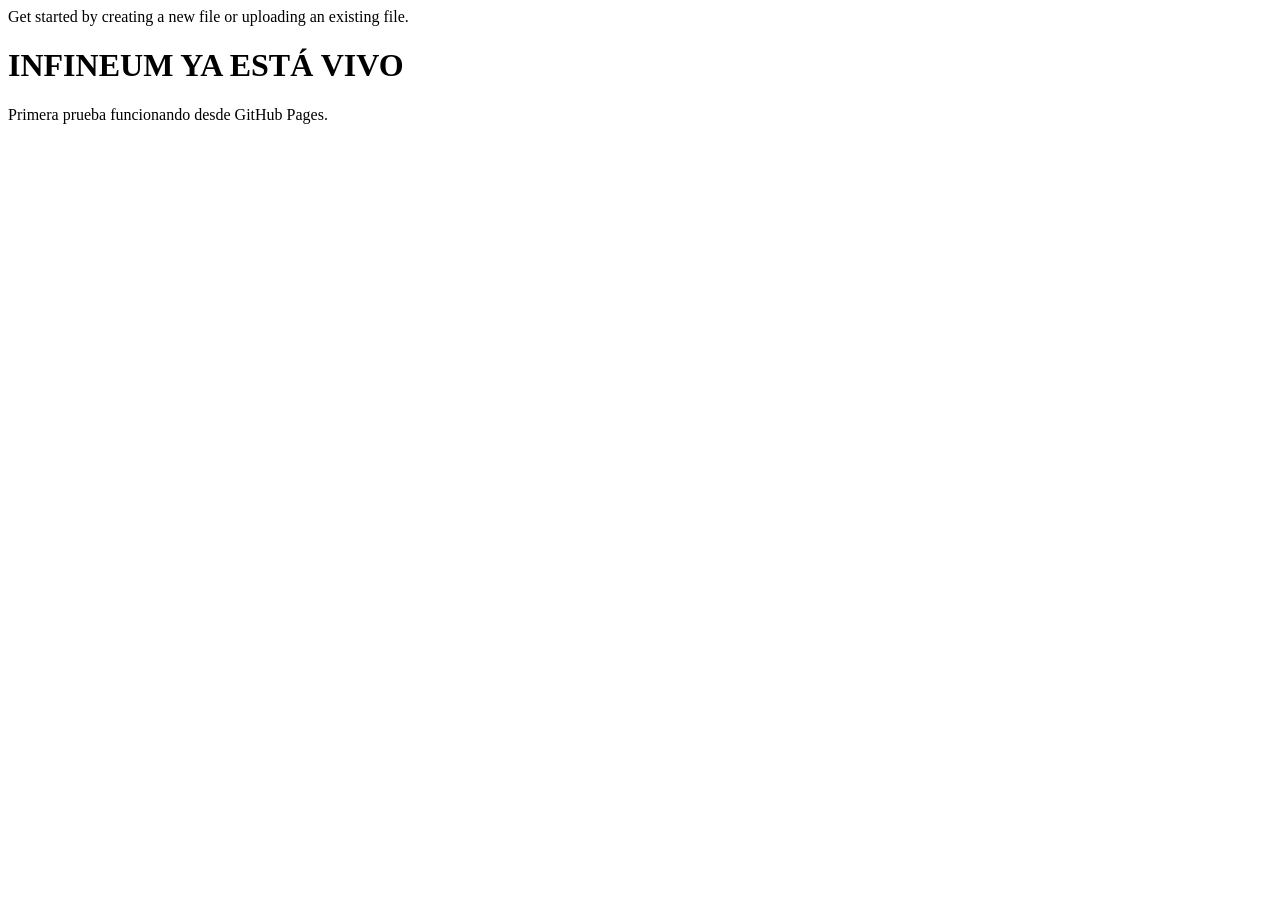
==== index.html @ d7fdf8f6 "Add basic HTML structure for Infinium page" ====
Get started by creating a new file or uploading an existing file.
<!DOCTYPE html>
<html>
<head>
    <title>Infinium - Prueba de conexión</title>
</head>
<body>
    <h1>INFINEUM YA ESTÁ VIVO</h1>
    <p>Primera prueba funcionando desde GitHub Pages.</p>
</body>
</html>
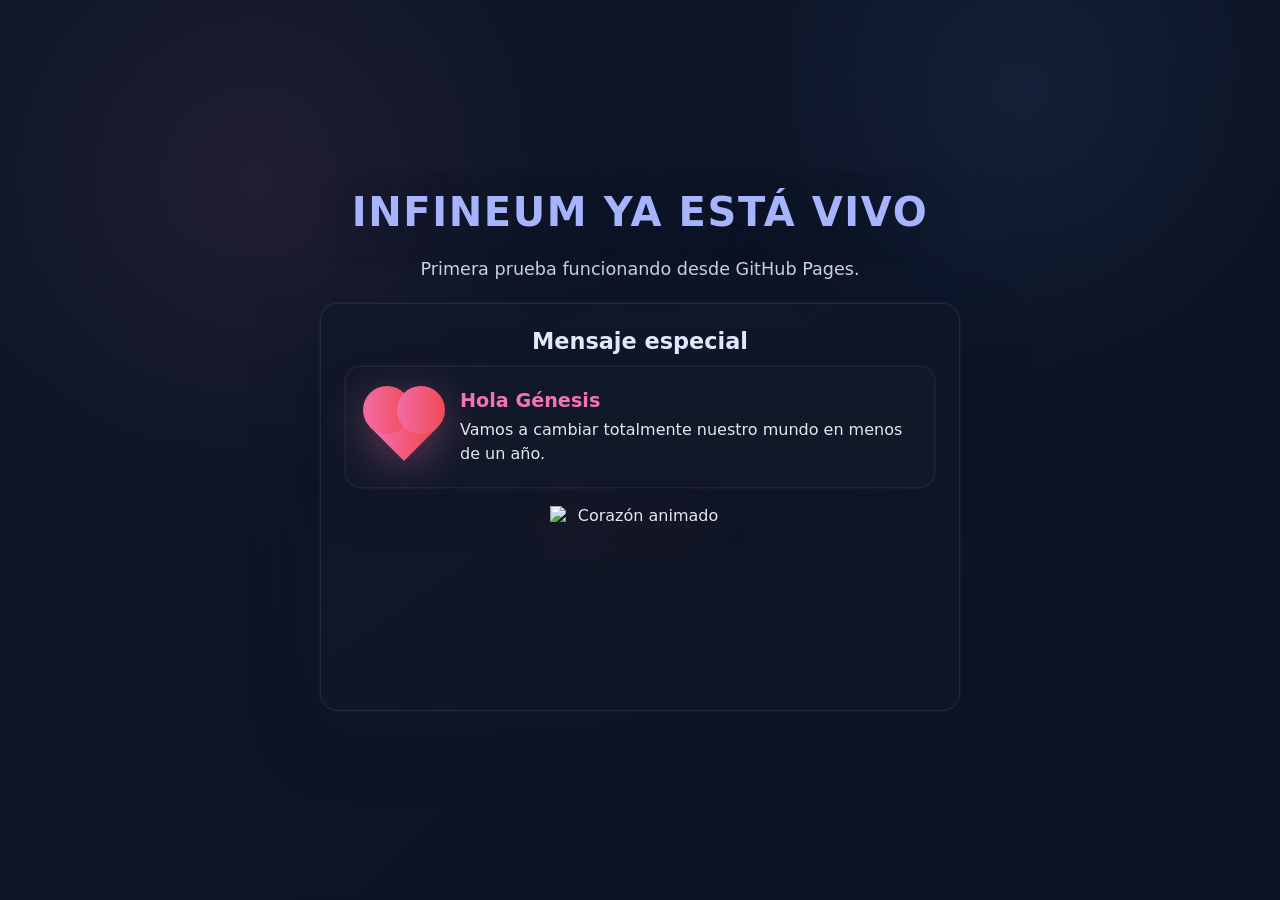
==== commit cb2edfef: "Update love message and heart image" ====
--- a/index.html
+++ b/index.html
@@ -1,11 +1,29 @@
-Get started by creating a new file or uploading an existing file.
 <!DOCTYPE html>
-<html>
+<html lang="es">
 <head>
+    <meta charset="UTF-8">
+    <meta name="viewport" content="width=device-width, initial-scale=1.0">
     <title>Infinium - Prueba de conexión</title>
+    <link rel="stylesheet" href="style.css">
 </head>
 <body>
     <h1>INFINEUM YA ESTÁ VIVO</h1>
     <p>Primera prueba funcionando desde GitHub Pages.</p>
+
+    <section class="love-section" aria-labelledby="love-message-heading">
+        <h2 id="love-message-heading">Mensaje especial</h2>
+        <div class="love-card">
+            <div class="heart-wrapper" aria-hidden="true">
+                <div class="heart"></div>
+            </div>
+            <div class="love-text">
+                <strong>Hola Génesis</strong>
+                <span>Vamos a cambiar totalmente nuestro mundo en menos de un año.</span>
+            </div>
+        </div>
+        <div class="love-image">
+            <img src="https://upload.wikimedia.org/wikipedia/commons/3/35/Emoji_u2764.svg" alt="Corazón animado" width="180" height="180">
+        </div>
+    </section>
 </body>
 </html>
--- a/style.css
+++ b/style.css
@@ -0,0 +1,174 @@
+:root {
+    --bg-color: #0f172a;
+    --card-color: #111827;
+    --text-color: #e5e7eb;
+    --accent-color: #f472b6;
+    --shadow-color: rgba(15, 23, 42, 0.6);
+    --glow-color: rgba(244, 114, 182, 0.35);
+}
+
+* {
+    box-sizing: border-box;
+    margin: 0;
+    padding: 0;
+}
+
+body {
+    font-family: "Inter", system-ui, -apple-system, BlinkMacSystemFont, "Segoe UI", sans-serif;
+    background: radial-gradient(circle at 20% 20%, rgba(244, 114, 182, 0.08), transparent 25%),
+        radial-gradient(circle at 80% 10%, rgba(96, 165, 250, 0.08), transparent 22%),
+        linear-gradient(135deg, #0f172a 0%, #0b1223 100%);
+    color: var(--text-color);
+    min-height: 100vh;
+    display: flex;
+    flex-direction: column;
+    align-items: center;
+    justify-content: center;
+    gap: 24px;
+    text-align: center;
+    padding: 48px 16px;
+}
+
+h1 {
+    font-size: 2.5rem;
+    letter-spacing: 0.04em;
+    text-transform: uppercase;
+    color: #a5b4fc;
+    text-shadow: 0 8px 32px var(--shadow-color);
+}
+
+p {
+    color: #cbd5e1;
+    font-size: 1.1rem;
+    max-width: 640px;
+}
+
+.love-section {
+    width: min(640px, 90vw);
+    background: linear-gradient(145deg, rgba(17, 24, 39, 0.8), rgba(17, 24, 39, 0.65));
+    border: 1px solid rgba(255, 255, 255, 0.08);
+    border-radius: 18px;
+    padding: 24px;
+    box-shadow: 0 20px 60px var(--shadow-color), 0 0 0 1px rgba(255, 255, 255, 0.04);
+    backdrop-filter: blur(6px);
+}
+
+.love-section h2 {
+    font-size: 1.4rem;
+    margin-bottom: 12px;
+    color: #e0e7ff;
+}
+
+.love-card {
+    background: var(--card-color);
+    border-radius: 16px;
+    padding: 20px 18px;
+    display: grid;
+    grid-template-columns: auto 1fr;
+    gap: 16px;
+    align-items: center;
+    border: 1px solid rgba(255, 255, 255, 0.05);
+    box-shadow: 0 12px 40px var(--shadow-color), 0 0 0 1px rgba(244, 114, 182, 0.08);
+}
+
+.heart-wrapper {
+    position: relative;
+    width: 80px;
+    height: 80px;
+    display: grid;
+    place-items: center;
+    filter: drop-shadow(0 10px 22px var(--glow-color));
+}
+
+.heart {
+    position: relative;
+    width: 48px;
+    height: 48px;
+    transform: rotate(-45deg);
+    background: linear-gradient(135deg, #f472b6 0%, #ef4444 100%);
+    animation: pulse 1.2s ease-in-out infinite;
+}
+
+.heart::before,
+.heart::after {
+    content: "";
+    position: absolute;
+    width: 48px;
+    height: 48px;
+    border-radius: 50%;
+    background: inherit;
+}
+
+.heart::before {
+    top: -24px;
+    left: 0;
+}
+
+.heart::after {
+    left: 24px;
+    top: 0;
+}
+
+.love-text {
+    text-align: left;
+}
+
+.love-text strong {
+    display: block;
+    font-size: 1.2rem;
+    margin-bottom: 6px;
+    color: #f472b6;
+}
+
+.love-text span {
+    color: #e2e8f0;
+    line-height: 1.5;
+}
+
+@keyframes pulse {
+    0% {
+        transform: rotate(-45deg) scale(1);
+        filter: drop-shadow(0 8px 18px var(--glow-color));
+    }
+    50% {
+        transform: rotate(-45deg) scale(1.08);
+        filter: drop-shadow(0 12px 26px rgba(244, 114, 182, 0.6));
+    }
+    100% {
+        transform: rotate(-45deg) scale(1);
+        filter: drop-shadow(0 8px 18px var(--glow-color));
+    }
+}
+
+.love-image {
+    margin-top: 18px;
+    display: flex;
+    justify-content: center;
+    align-items: center;
+}
+
+.love-image img {
+    width: 180px;
+    height: 180px;
+    filter: drop-shadow(0 12px 26px rgba(239, 68, 68, 0.45));
+    animation: heartbeat 1.8s ease-in-out infinite;
+}
+
+@keyframes heartbeat {
+    0% {
+        transform: scale(1);
+        filter: drop-shadow(0 10px 22px rgba(239, 68, 68, 0.35));
+    }
+    30% {
+        transform: scale(1.08);
+        filter: drop-shadow(0 16px 30px rgba(239, 68, 68, 0.5));
+    }
+    60% {
+        transform: scale(0.98);
+        filter: drop-shadow(0 12px 24px rgba(239, 68, 68, 0.4));
+    }
+    100% {
+        transform: scale(1);
+        filter: drop-shadow(0 10px 22px rgba(239, 68, 68, 0.35));
+    }
+}
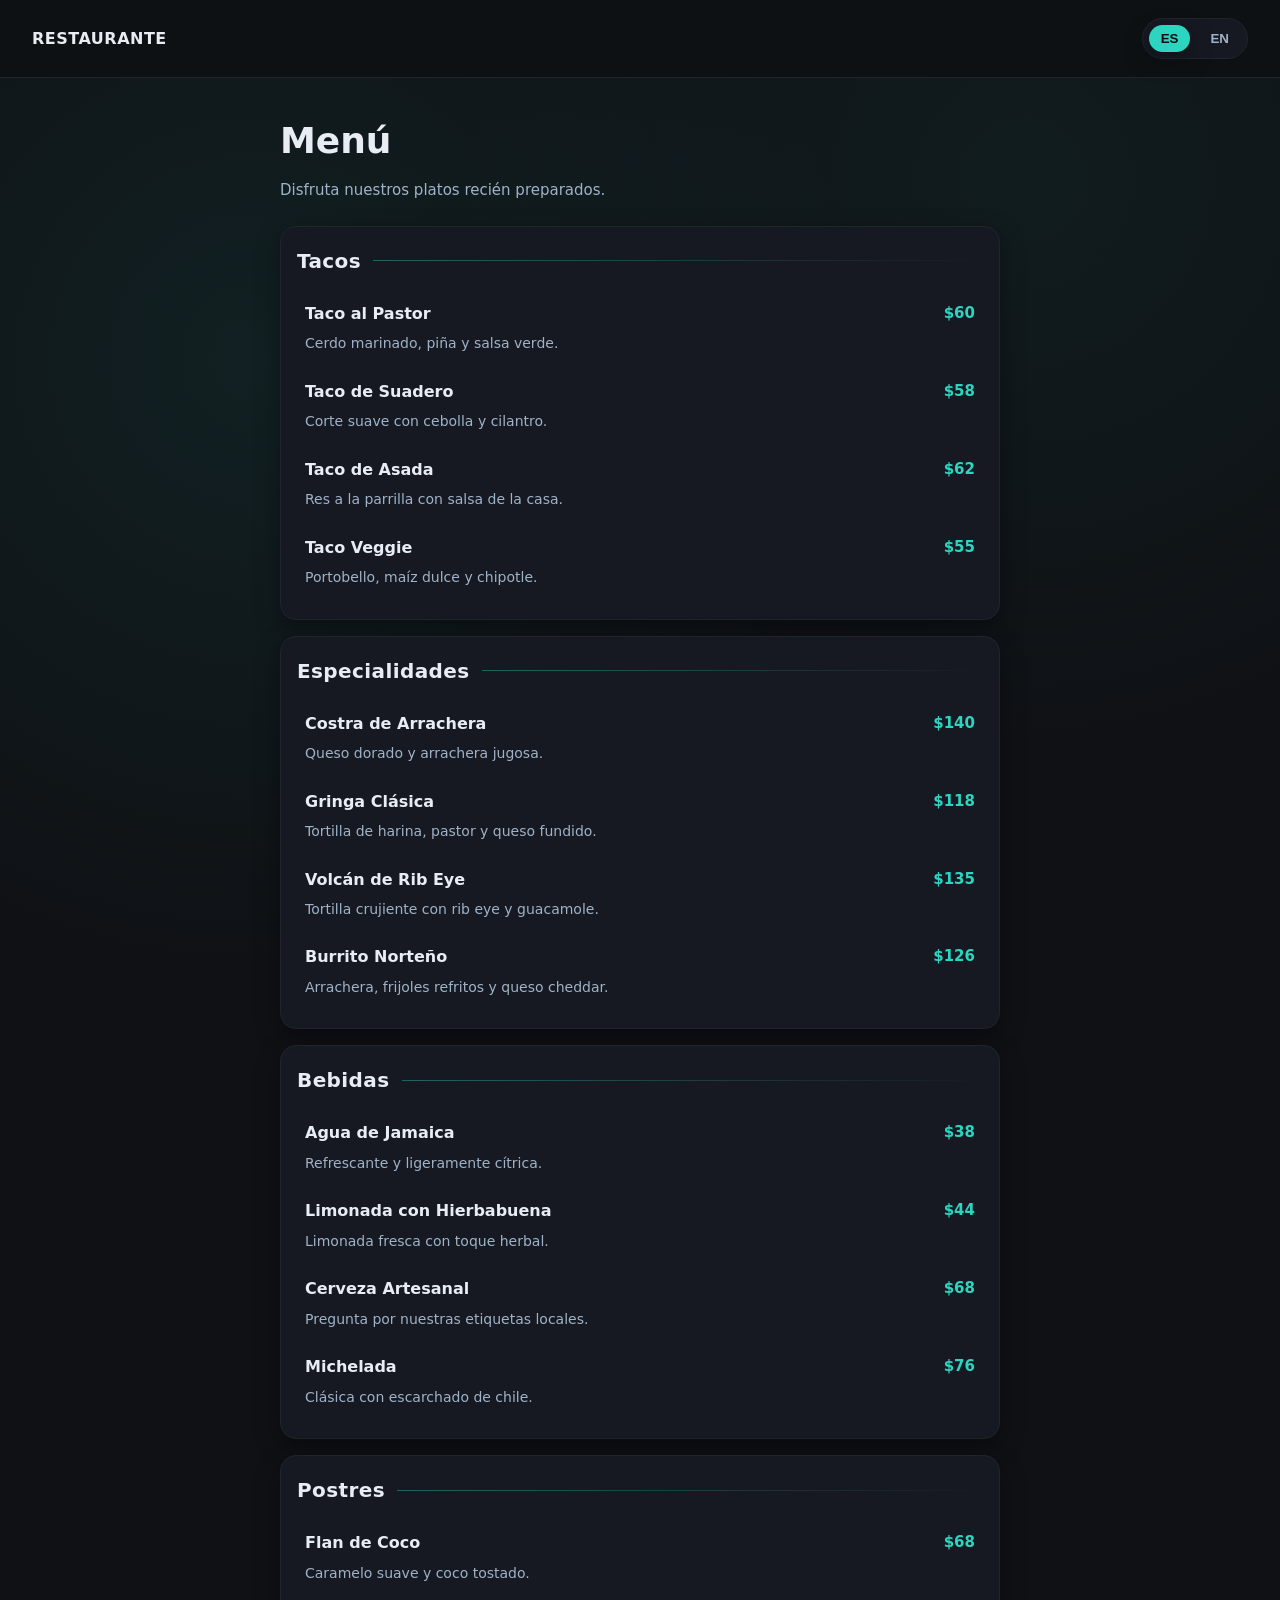
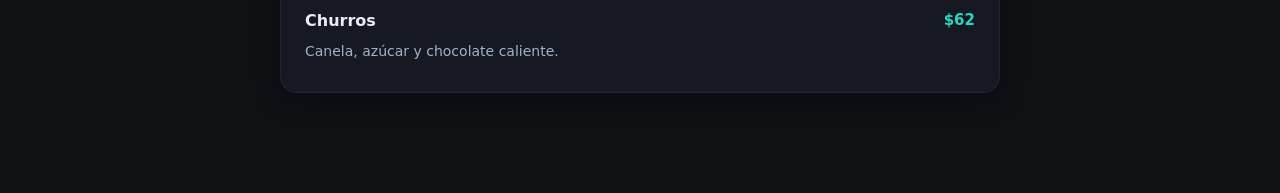
==== commit d59d6e41: "Create bilingual restaurant menu landing page" ====
--- a/index.html
+++ b/index.html
@@ -1,29 +1,30 @@
 <!DOCTYPE html>
 <html lang="es">
 <head>
-    <meta charset="UTF-8">
-    <meta name="viewport" content="width=device-width, initial-scale=1.0">
-    <title>Infinium - Prueba de conexión</title>
-    <link rel="stylesheet" href="style.css">
+  <meta charset="UTF-8" />
+  <meta name="viewport" content="width=device-width, initial-scale=1.0" />
+  <title>Restaurante | Menú</title>
+  <link rel="stylesheet" href="./src/styles/style.css" />
 </head>
 <body>
-    <h1>INFINEUM YA ESTÁ VIVO</h1>
-    <p>Primera prueba funcionando desde GitHub Pages.</p>
+  <header class="topbar">
+    <div class="brand">Restaurante</div>
+    <div class="language-toggle" aria-label="Selector de idioma">
+      <button class="lang-btn active" data-lang="es" type="button">ES</button>
+      <button class="lang-btn" data-lang="en" type="button">EN</button>
+    </div>
+  </header>
 
-    <section class="love-section" aria-labelledby="love-message-heading">
-        <h2 id="love-message-heading">Mensaje especial</h2>
-        <div class="love-card">
-            <div class="heart-wrapper" aria-hidden="true">
-                <div class="heart"></div>
-            </div>
-            <div class="love-text">
-                <strong>Hola Génesis</strong>
-                <span>Vamos a cambiar totalmente nuestro mundo en menos de un año.</span>
-            </div>
-        </div>
-        <div class="love-image">
-            <img src="https://upload.wikimedia.org/wikipedia/commons/3/35/Emoji_u2764.svg" alt="Corazón animado" width="180" height="180">
-        </div>
+  <main class="menu" id="top">
+    <section class="intro">
+      <h1 id="page-title">Menú</h1>
+      <p id="page-subtitle">Disfruta nuestros platos recién preparados.</p>
     </section>
+    <div id="menu-sections" class="menu-sections" aria-live="polite"></div>
+  </main>
+
+  <button class="back-to-top" type="button" id="back-to-top" aria-label="Volver arriba">▲</button>
+
+  <script type="module" src="./src/js/main.js"></script>
 </body>
 </html>
--- a/src/styles/style.css
+++ b/src/styles/style.css
@@ -0,0 +1,195 @@
+:root {
+  --bg: #0f1115;
+  --card: #161922;
+  --text: #e7edf3;
+  --muted: #9fb3c8;
+  --accent: #2dd4bf;
+  --border: #1f2430;
+  --shadow: 0 8px 24px rgba(0, 0, 0, 0.35);
+  --font-main: "Inter", "SF Pro Display", "Segoe UI", system-ui, -apple-system, sans-serif;
+}
+
+* {
+  box-sizing: border-box;
+  margin: 0;
+  padding: 0;
+}
+
+body {
+  background: radial-gradient(circle at 20% 20%, rgba(45, 212, 191, 0.08), transparent 35%),
+    radial-gradient(circle at 80% 10%, rgba(45, 212, 191, 0.06), transparent 30%),
+    var(--bg);
+  color: var(--text);
+  font-family: var(--font-main);
+  line-height: 1.6;
+  min-height: 100vh;
+  padding: 88px 18px 80px;
+}
+
+.topbar {
+  position: fixed;
+  top: 0;
+  left: 0;
+  right: 0;
+  display: flex;
+  align-items: center;
+  justify-content: space-between;
+  padding: 16px 18px;
+  background: rgba(15, 17, 21, 0.9);
+  backdrop-filter: blur(10px);
+  border-bottom: 1px solid var(--border);
+  z-index: 10;
+}
+
+.brand {
+  font-weight: 700;
+  letter-spacing: 0.5px;
+  text-transform: uppercase;
+}
+
+.language-toggle {
+  display: inline-flex;
+  gap: 8px;
+  background: var(--card);
+  padding: 6px;
+  border-radius: 999px;
+  border: 1px solid var(--border);
+}
+
+.lang-btn {
+  background: transparent;
+  border: none;
+  color: var(--muted);
+  padding: 6px 12px;
+  border-radius: 999px;
+  font-weight: 600;
+  cursor: pointer;
+  transition: all 0.2s ease;
+}
+
+.lang-btn:hover,
+.lang-btn:focus-visible {
+  color: var(--text);
+}
+
+.lang-btn.active {
+  background: var(--accent);
+  color: #0b0f12;
+  box-shadow: var(--shadow);
+}
+
+.menu {
+  max-width: 720px;
+  margin: 0 auto;
+}
+
+.intro {
+  margin: 16px 0 24px;
+}
+
+.intro h1 {
+  font-size: clamp(28px, 5vw, 36px);
+  margin-bottom: 8px;
+}
+
+.intro p {
+  color: var(--muted);
+  font-size: 15px;
+}
+
+.menu-section {
+  background: var(--card);
+  border: 1px solid var(--border);
+  border-radius: 16px;
+  padding: 18px 16px;
+  box-shadow: var(--shadow);
+}
+
+.menu-section + .menu-section {
+  margin-top: 16px;
+}
+
+.section-header {
+  display: flex;
+  align-items: center;
+  justify-content: space-between;
+  gap: 12px;
+  margin-bottom: 12px;
+}
+
+.section-title {
+  font-size: 20px;
+  letter-spacing: 0.4px;
+}
+
+.section-divider {
+  flex: 1;
+  height: 1px;
+  background: linear-gradient(90deg, rgba(45, 212, 191, 0.4), rgba(45, 212, 191, 0));
+}
+
+.menu-item {
+  display: grid;
+  grid-template-columns: 1fr auto;
+  gap: 6px 12px;
+  padding: 12px 8px;
+  border-radius: 12px;
+  transition: background 0.2s ease, transform 0.2s ease;
+}
+
+.menu-item:hover {
+  background: rgba(45, 212, 191, 0.04);
+  transform: translateY(-2px);
+}
+
+.item-name {
+  font-weight: 700;
+  font-size: 16px;
+}
+
+.item-description {
+  color: var(--muted);
+  font-size: 14px;
+}
+
+.item-price {
+  font-weight: 700;
+  color: var(--accent);
+  font-size: 15px;
+}
+
+.back-to-top {
+  position: fixed;
+  bottom: 20px;
+  right: 18px;
+  width: 46px;
+  height: 46px;
+  border-radius: 50%;
+  border: none;
+  background: var(--accent);
+  color: #0b0f12;
+  font-size: 18px;
+  font-weight: 700;
+  cursor: pointer;
+  box-shadow: var(--shadow);
+  transition: transform 0.2s ease, opacity 0.2s ease;
+  opacity: 0;
+  visibility: hidden;
+  z-index: 12;
+}
+
+.back-to-top.visible {
+  opacity: 1;
+  visibility: visible;
+  transform: translateY(0);
+}
+
+@media (min-width: 768px) {
+  body {
+    padding: 96px 32px 100px;
+  }
+
+  .topbar {
+    padding: 18px 32px;
+  }
+}
